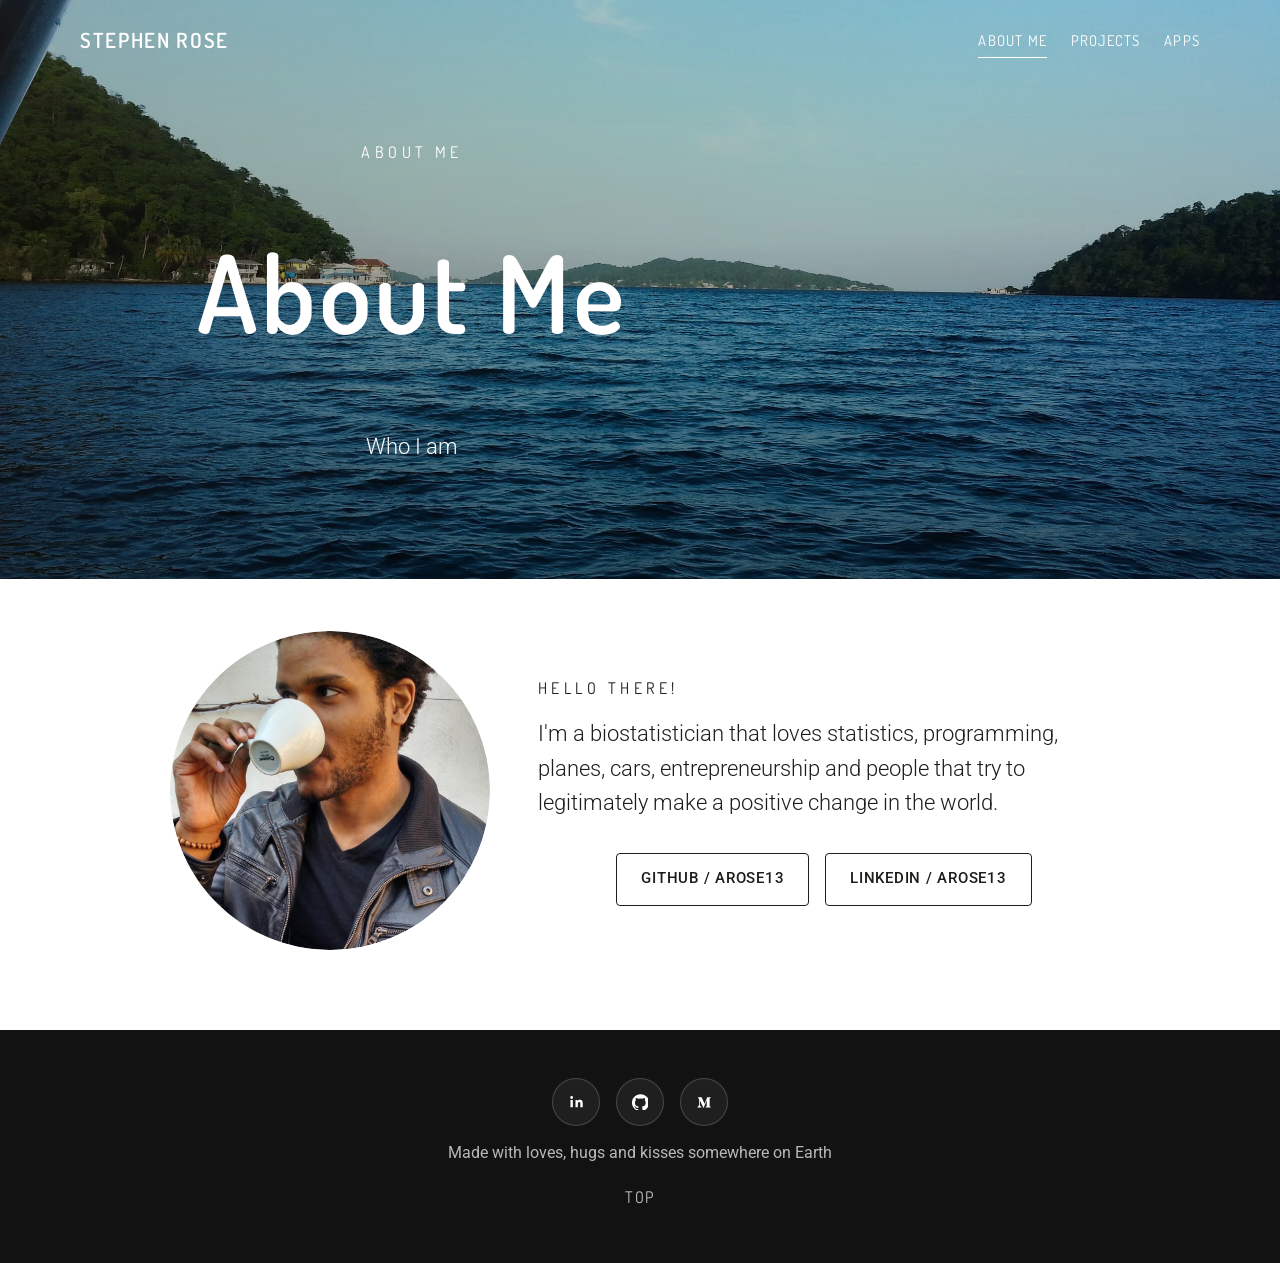
==== aboutme/index.html @ cd4ab947 "recreate personal site as static pages Mirror the existing Squarespace layout and self-host the asse" ====
<!DOCTYPE html>
<html lang="en">
<head>
  <meta charset="UTF-8">
  <meta name="viewport" content="width=device-width, initial-scale=1.0">
  <title>About Me - Stephen Rose</title>
  <meta name="description" content="Who I am - Stephen Rose.">
  <link rel="preconnect" href="https://fonts.googleapis.com">
  <link rel="preconnect" href="https://fonts.gstatic.com" crossorigin>
  <link href="https://fonts.googleapis.com/css2?family=Dosis:wght@400;500;600&family=Roboto:wght@300;400;500;700&display=swap" rel="stylesheet">
  <link rel="stylesheet" href="../assets/styles.css">
</head>
<body class="inner-page" id="top">
  <section class="page-hero" style="--hero-image: url('../assets/images/about-hero.jpg');">
    <header class="site-header">
      <a class="site-brand" href="../">Stephen Rose</a>
      <button class="menu-toggle" type="button" aria-expanded="false" aria-controls="site-nav">
        <span></span><span></span><span></span>
      </button>
      <nav class="site-nav" id="site-nav">
        <a class="is-active" href="../aboutme/">About Me</a>
        <a href="../projects/">Projects</a>
        <a href="../apps/">Apps</a>
      </nav>
    </header>

    <div class="hero-content hero-copy">
      <p class="hero-kicker">About Me</p>
      <h1>About Me</h1>
      <p class="hero-subtitle">Who I am</p>
    </div>
  </section>

  <main class="content-shell">
    <section class="about-panel">
      <div class="portrait-card">
        <img src="../circle-me.webp" alt="Portrait of Stephen Rose">
      </div>
      <div class="about-copy">
        <p class="section-kicker">Hello there!</p>
        <p class="lead-copy">I'm a biostatistician that loves statistics, programming, planes, cars, entrepreneurship and people that try to legitimately make a positive change in the world.</p>
        <div class="action-row">
          <a class="button button--dark" href="https://github.com/arose13" target="_blank" rel="noreferrer">GitHub / arose13</a>
          <a class="button button--dark" href="https://www.linkedin.com/in/arose13" target="_blank" rel="noreferrer">LinkedIn / arose13</a>
        </div>
      </div>
    </section>
  </main>

  <footer class="site-footer">
    <div class="social-list" aria-label="Footer social links">
      <a class="social-link social-link--dark" href="https://www.linkedin.com/in/arose13" target="_blank" rel="noreferrer" aria-label="LinkedIn">
        <svg viewBox="0 0 24 24" aria-hidden="true"><path d="M6.94 8.5V19H3.5V8.5h3.44ZM5.22 3A2.02 2.02 0 1 1 5.2 7.04 2.02 2.02 0 0 1 5.22 3Zm5.01 5.5H13.5v1.43h.05c.46-.87 1.6-1.79 3.3-1.79 3.53 0 4.18 2.32 4.18 5.34V19h-3.43v-4.86c0-1.16-.02-2.65-1.61-2.65-1.62 0-1.87 1.27-1.87 2.57V19h-3.43V8.5Z"/></svg>
      </a>
      <a class="social-link social-link--dark" href="https://github.com/arose13" target="_blank" rel="noreferrer" aria-label="GitHub">
        <svg viewBox="0 0 24 24" aria-hidden="true"><path d="M12 .5A12 12 0 0 0 8.2 23.9c.6.1.82-.26.82-.58v-2.03c-3.34.73-4.04-1.42-4.04-1.42-.55-1.37-1.33-1.74-1.33-1.74-1.08-.74.08-.72.08-.72 1.2.08 1.83 1.22 1.83 1.22 1.05 1.82 2.76 1.3 3.43.99.1-.77.41-1.3.74-1.6-2.67-.3-5.48-1.34-5.48-5.93 0-1.31.47-2.39 1.23-3.24-.12-.3-.53-1.53.12-3.18 0 0 1-.33 3.3 1.24a11.5 11.5 0 0 1 6 0c2.29-1.57 3.29-1.24 3.29-1.24.66 1.65.25 2.88.12 3.18.77.85 1.23 1.93 1.23 3.24 0 4.6-2.81 5.63-5.49 5.93.43.38.82 1.1.82 2.21v3.28c0 .32.21.7.83.58A12 12 0 0 0 12 .5Z"/></svg>
      </a>
      <a class="social-link social-link--dark" href="https://medium.com/@arose13" target="_blank" rel="noreferrer" aria-label="Medium">
        <svg viewBox="0 0 24 24" aria-hidden="true"><path d="M4.6 7.7a.7.7 0 0 0-.24-.58L2.6 5.01V4.75h5.46l4.22 9.26 3.7-9.26h5.2V5l-1.5 1.44a.45.45 0 0 0-.17.43v10.26a.45.45 0 0 0 .17.43L21.14 19v.25h-7.53V19l1.55-1.5c.15-.15.15-.2.15-.43V8.78l-4.3 10.72h-.58L5.42 8.78v6.97c-.04.31.06.62.28.84l2.02 2.45v.25H2v-.25l2.02-2.45c.22-.22.32-.54.27-.84V7.7Z"/></svg>
      </a>
    </div>
    <p>Made with loves, hugs and kisses somewhere on Earth</p>
    <a class="to-top" href="#top">Top</a>
  </footer>

  <script src="../assets/script.js"></script>
</body>
</html>
---- assets/styles.css ----
:root {
  --bg: #ffffff;
  --paper: #ffffff;
  --text: #1f1d1a;
  --muted: #5f5a54;
  --line: rgba(31, 29, 26, 0.12);
  --accent: #c79a54;
  --accent-deep: #8b6026;
  --footer: #121212;
  --shadow: 0 18px 44px rgba(28, 20, 10, 0.1);
}

* {
  box-sizing: border-box;
}

html {
  scroll-behavior: smooth;
}

body {
  margin: 0;
  background: var(--bg);
  color: var(--text);
  font-family: "Roboto", sans-serif;
  line-height: 1.6;
}

a {
  color: inherit;
  text-decoration: none;
}

img {
  display: block;
  max-width: 100%;
}

.hero-shell,
.page-hero {
  position: relative;
  background-image: var(--hero-image);
  background-position: center center;
  background-size: cover;
  color: #fff;
  isolation: isolate;
}

.hero-shell::before,
.page-hero::before {
  content: "";
  position: absolute;
  inset: 0;
  background:
    linear-gradient(180deg, rgba(4, 4, 4, 0.18) 0%, rgba(4, 4, 4, 0.52) 100%),
    linear-gradient(135deg, rgba(142, 93, 36, 0.18), transparent 55%);
  z-index: -1;
}

.home-hero {
  min-height: 100vh;
  display: grid;
  place-items: center;
  padding: 2rem;
}

.hero-content {
  width: min(100%, 760px);
  text-align: center;
}

.home-copy > *,
.hero-copy > *,
.about-panel,
.feature-card,
.app-card {
  animation: rise 0.8s ease both;
}

.home-copy > *:nth-child(2),
.hero-copy > *:nth-child(2) {
  animation-delay: 0.08s;
}

.home-copy > *:nth-child(3),
.hero-copy > *:nth-child(3) {
  animation-delay: 0.16s;
}

.home-copy > *:nth-child(4),
.hero-copy > *:nth-child(4) {
  animation-delay: 0.24s;
}

.home-copy > *:nth-child(5),
.hero-copy > *:nth-child(5) {
  animation-delay: 0.32s;
}

.hero-kicker,
.section-kicker {
  margin: 0;
  font-family: "Dosis", sans-serif;
  font-size: 1rem;
  letter-spacing: 0.28em;
  text-transform: uppercase;
}

.home-copy h1,
.hero-copy h1 {
  margin: 0.35rem 0 0;
  font-family: "Dosis", sans-serif;
  font-size: clamp(3.8rem, 10vw, 6.75rem);
  font-weight: 600;
  letter-spacing: 0.03em;
  line-height: 0.95;
}

.hero-subtitle,
.hero-note,
.lead-copy {
  margin: 1rem auto 0;
  max-width: 42rem;
  font-size: clamp(1.05rem, 2vw, 1.35rem);
  font-weight: 300;
}

.hero-note {
  font-size: 1rem;
  max-width: 32rem;
}

.cta-row,
.action-row,
.social-list {
  display: flex;
  flex-wrap: wrap;
  justify-content: center;
  gap: 1rem;
}

.cta-row,
.action-row {
  margin-top: 2rem;
}

.button {
  display: inline-flex;
  align-items: center;
  justify-content: center;
  min-height: 3rem;
  padding: 0.85rem 1.5rem;
  border: 1px solid currentColor;
  border-radius: 4px;
  font-size: 0.92rem;
  font-weight: 500;
  letter-spacing: 0.05em;
  text-transform: uppercase;
  transition: transform 180ms ease, background-color 180ms ease, color 180ms ease, border-color 180ms ease;
}

.button:hover,
.button:focus-visible,
.social-link:hover,
.social-link:focus-visible,
.site-nav a:hover,
.site-nav a:focus-visible,
.to-top:hover,
.to-top:focus-visible {
  transform: translateY(-2px);
}

.button--light {
  color: #fff;
  background: transparent;
}

.button--light:hover,
.button--light:focus-visible {
  background: #fff;
  color: #111;
}

.button--dark {
  color: var(--text);
  background: transparent;
}

.button--dark:hover,
.button--dark:focus-visible {
  background: var(--text);
  color: #fff;
}

.button--ghost {
  border-color: var(--line);
  color: var(--muted);
}

.button--ghost:hover,
.button--ghost:focus-visible {
  border-color: var(--accent-deep);
  color: var(--accent-deep);
}

.social-list {
  margin-top: 2rem;
}

.social-link {
  display: inline-flex;
  align-items: center;
  justify-content: center;
  width: 3rem;
  height: 3rem;
  border: 1px solid rgba(255, 255, 255, 0.55);
  border-radius: 999px;
  background: transparent;
  transition: transform 180ms ease, background-color 180ms ease, border-color 180ms ease, color 180ms ease;
}

.social-link svg {
  width: 1.05rem;
  height: 1.05rem;
  fill: currentColor;
}

.social-link--dark {
  color: #fff;
  border-color: rgba(255, 255, 255, 0.18);
  background: rgba(255, 255, 255, 0.06);
}

.page-hero {
  min-height: 58vh;
  padding: 1.5rem 2rem 5rem;
}

.site-header {
  position: relative;
  display: flex;
  align-items: center;
  justify-content: space-between;
  gap: 1.5rem;
  max-width: 1120px;
  margin: 0 auto;
}

.site-brand,
.site-nav a {
  font-family: "Dosis", sans-serif;
  letter-spacing: 0.08em;
  text-transform: uppercase;
}

.site-brand {
  font-size: 1.3rem;
  font-weight: 600;
}

.site-nav {
  display: flex;
  align-items: center;
  gap: 1.5rem;
}

.site-nav a {
  position: relative;
  font-size: 0.92rem;
}

.site-nav a::after {
  content: "";
  position: absolute;
  left: 0;
  right: 0;
  bottom: -0.35rem;
  height: 1px;
  background: currentColor;
  transform: scaleX(0);
  transform-origin: center;
  transition: transform 180ms ease;
}

.site-nav a.is-active::after,
.site-nav a:hover::after,
.site-nav a:focus-visible::after {
  transform: scaleX(1);
}

.menu-toggle {
  display: none;
  width: 3rem;
  height: 3rem;
  padding: 0;
  border: 1px solid rgba(255, 255, 255, 0.35);
  border-radius: 999px;
  background: rgba(255, 255, 255, 0.08);
  color: #fff;
}

.menu-toggle span {
  display: block;
  width: 1.1rem;
  height: 1px;
  margin: 0.26rem auto;
  background: currentColor;
}

.hero-copy {
  display: grid;
  place-items: center;
  min-height: calc(58vh - 5rem);
  padding-top: 3rem;
}

.content-shell {
  width: min(100% - 2rem, 940px);
  margin: 0 auto;
  padding: 3.25rem 0 5rem;
}

.content-shell--wide {
  width: min(100% - 2rem, 980px);
}

.about-panel,
.feature-card,
.app-card {
  border: 0;
  border-radius: 0;
  background: transparent;
  box-shadow: none;
}

.about-panel {
  display: grid;
  grid-template-columns: minmax(240px, 320px) 1fr;
  gap: 3rem;
  align-items: center;
  padding: 0;
}

.portrait-card {
  padding: 0;
  border-radius: 0;
  background: transparent;
}

.portrait-card img {
  width: 100%;
  border-radius: 50%;
}

.about-copy {
  color: var(--text);
}

.card-grid {
  display: grid;
  gap: 0;
}

.feature-card,
.app-card {
  padding: 2.5rem 0;
  border-top: 1px solid var(--line);
}

.card-grid > :first-child,
.app-list > :first-child {
  border-top: 0;
  padding-top: 0;
}

.feature-card h2,
.app-card h2 {
  margin: 0.4rem 0 0;
  font-family: "Dosis", sans-serif;
  font-size: clamp(1.8rem, 4vw, 2.5rem);
  line-height: 1.05;
}

.feature-card p,
.app-card p,
.site-footer p {
  margin: 0.9rem 0 0;
  color: var(--muted);
}

.feature-card--split,
.app-card {
  display: grid;
  grid-template-columns: auto 1fr;
  gap: 2rem;
  align-items: center;
}

.app-list {
  display: grid;
  gap: 0;
}

.feature-card--compact {
  align-items: start;
}

.feature-card--split .feature-body {
  max-width: 40rem;
}

.feature-card--split:first-child .feature-body {
  order: 1;
}

.feature-card--split:first-child .entry-image {
  order: 2;
}

.entry-image {
  display: block;
  width: 120px;
  height: 120px;
  object-fit: contain;
}

.entry-image--project {
  width: 160px;
  height: 160px;
}

.entry-image--app {
  width: 120px;
  height: 120px;
}

.action-row--left {
  justify-content: flex-start;
}

.app-note {
  font-style: italic;
}

.site-footer {
  padding: 3rem 1.5rem 3.25rem;
  text-align: center;
  color: #fff;
  background: var(--footer);
}

.site-footer p {
  color: rgba(255, 255, 255, 0.7);
}

.site-footer .social-list {
  margin-top: 0;
}

.to-top {
  display: inline-block;
  margin-top: 1.2rem;
  font-family: "Dosis", sans-serif;
  letter-spacing: 0.12em;
  text-transform: uppercase;
  color: rgba(255, 255, 255, 0.74);
}

@keyframes rise {
  from {
    opacity: 0;
    transform: translateY(18px);
  }
  to {
    opacity: 1;
    transform: translateY(0);
  }
}

@media (max-width: 820px) {
  .about-panel,
  .feature-card--split,
  .app-card {
    grid-template-columns: 1fr;
  }

  .portrait-card {
    max-width: 320px;
    margin: 0 auto;
  }

  .feature-card--split:first-child .feature-body,
  .feature-card--split:first-child .entry-image {
    order: initial;
  }

  .entry-image,
  .entry-image--project,
  .entry-image--app {
    margin: 0 auto;
  }

  .feature-card,
  .app-card,
  .about-panel {
    text-align: center;
  }

  .action-row--left {
    justify-content: center;
  }
}

@media (max-width: 760px) {
  .page-hero {
    padding: 1rem 1rem 4rem;
  }

  .content-shell,
  .content-shell--wide {
    width: min(100% - 1rem, 1120px);
    margin-top: 0;
    padding-top: 2.5rem;
  }

  .menu-toggle {
    display: inline-block;
    position: relative;
    z-index: 2;
  }

  .site-nav {
    position: absolute;
    top: 4.5rem;
    right: 1rem;
    flex-direction: column;
    align-items: flex-start;
    min-width: 12rem;
    padding: 1rem;
    border: 1px solid rgba(255, 255, 255, 0.18);
    border-radius: 1.2rem;
    background: rgba(20, 20, 20, 0.92);
    backdrop-filter: blur(10px);
    opacity: 0;
    pointer-events: none;
    transform: translateY(-10px);
    transition: opacity 180ms ease, transform 180ms ease;
  }

  body.nav-open .site-nav {
    opacity: 1;
    pointer-events: auto;
    transform: translateY(0);
  }

  .site-nav a::after {
    bottom: -0.2rem;
  }

  .home-hero {
    padding-inline: 1rem;
  }

  .home-copy h1,
  .hero-copy h1 {
    font-size: clamp(3rem, 16vw, 5rem);
  }

  .feature-card,
  .app-card {
    padding: 2rem 0;
  }
}
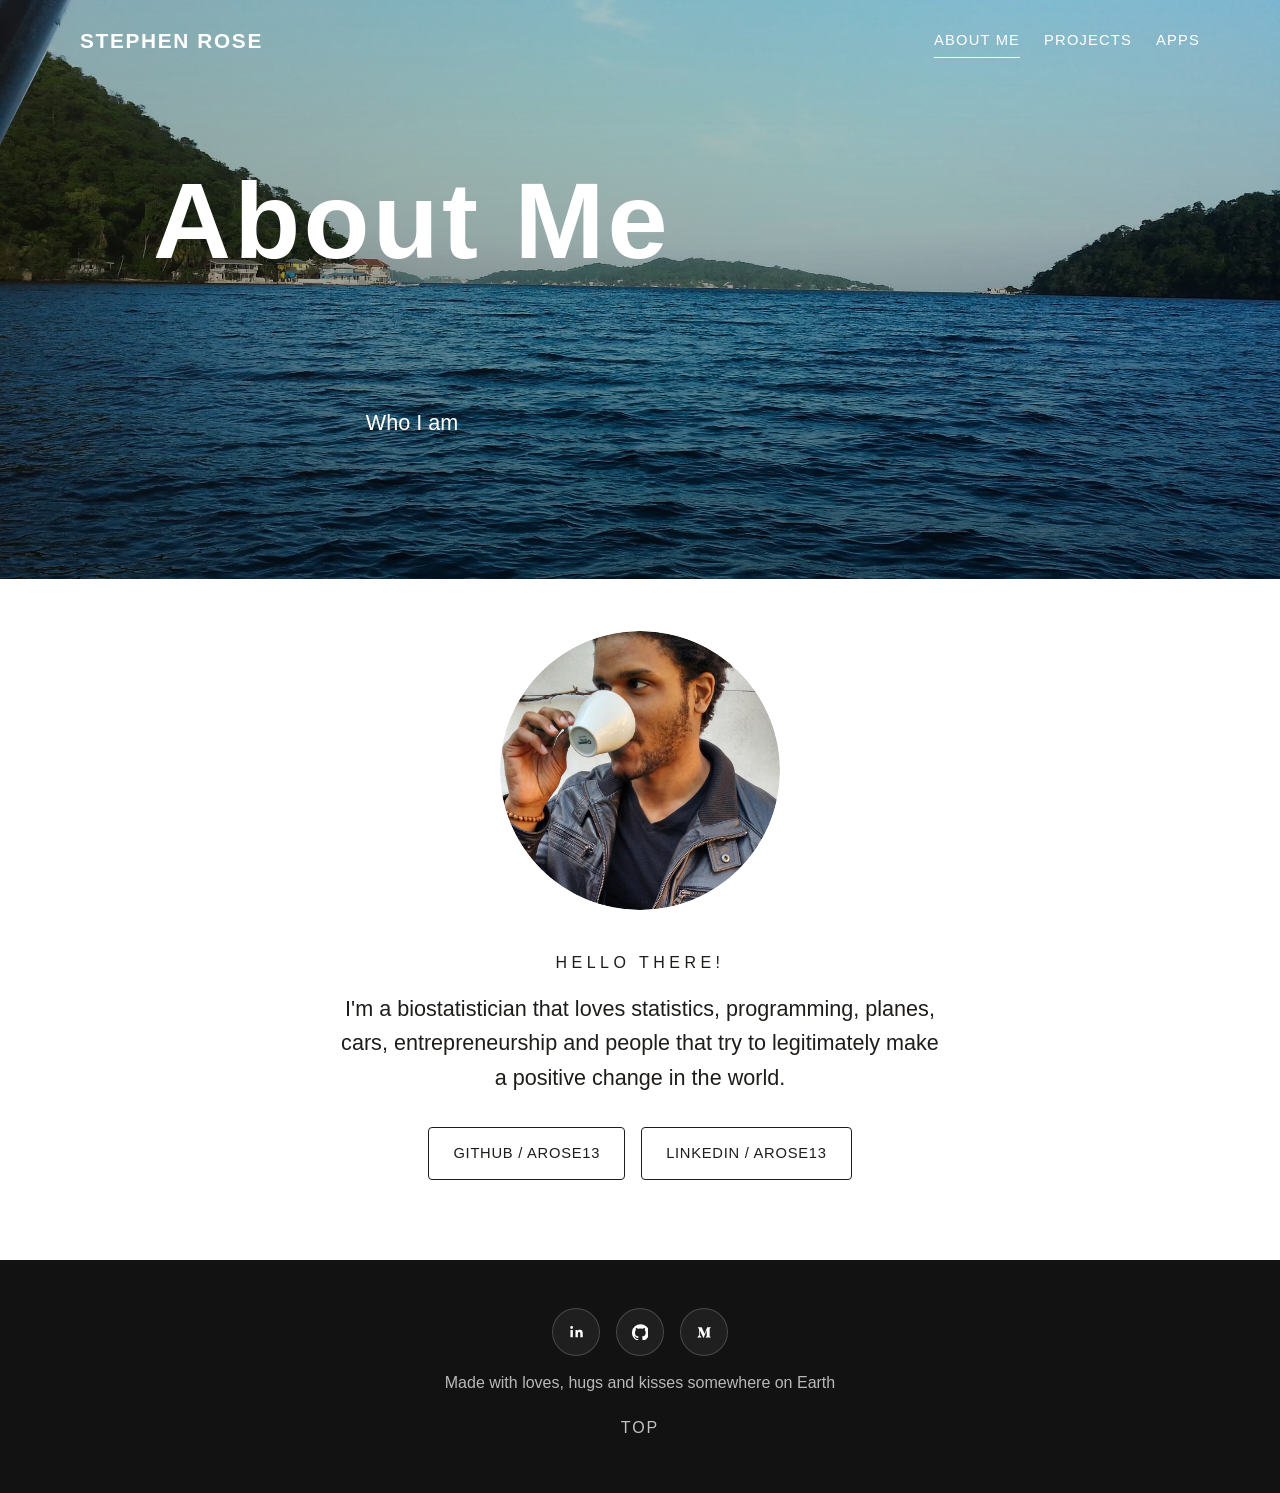
==== commit 391f2953: "refactor: remove unused font links and update styles for consistency" ====
--- a/aboutme/index.html
+++ b/aboutme/index.html
@@ -5,9 +5,6 @@
   <meta name="viewport" content="width=device-width, initial-scale=1.0">
   <title>About Me - Stephen Rose</title>
   <meta name="description" content="Who I am - Stephen Rose.">
-  <link rel="preconnect" href="https://fonts.googleapis.com">
-  <link rel="preconnect" href="https://fonts.gstatic.com" crossorigin>
-  <link href="https://fonts.googleapis.com/css2?family=Dosis:wght@400;500;600&family=Roboto:wght@300;400;500;700&display=swap" rel="stylesheet">
   <link rel="stylesheet" href="../assets/styles.css">
 </head>
 <body class="inner-page" id="top">
@@ -25,7 +22,6 @@
     </header>
 
     <div class="hero-content hero-copy">
-      <p class="hero-kicker">About Me</p>
       <h1>About Me</h1>
       <p class="hero-subtitle">Who I am</p>
     </div>
@@ -34,7 +30,7 @@
   <main class="content-shell">
     <section class="about-panel">
       <div class="portrait-card">
-        <img src="../circle-me.webp" alt="Portrait of Stephen Rose">
+        <img src="../assets/circle-me.webp" alt="Portrait of Stephen Rose">
       </div>
       <div class="about-copy">
         <p class="section-kicker">Hello there!</p>
--- a/assets/styles.css
+++ b/assets/styles.css
@@ -22,8 +22,12 @@
   margin: 0;
   background: var(--bg);
   color: var(--text);
-  font-family: "Roboto", sans-serif;
+  font-family: futura-pt, "Helvetica Neue", Arial, sans-serif;
   line-height: 1.6;
+}
+
+body.home-page {
+  background: #111217;
 }
 
 a {
@@ -59,14 +63,30 @@
 
 .home-hero {
   min-height: 100vh;
-  display: grid;
-  place-items: center;
-  padding: 2rem;
+  display: flex;
+  flex-direction: column;
+  align-items: center;
+  justify-content: space-between;
+  padding: 2.5rem 2rem 3rem;
+  background-color: #111217;
+}
+
+.home-hero::before {
+  background: linear-gradient(180deg, rgba(0, 0, 0, 0.2) 0%, rgba(0, 0, 0, 0.46) 100%);
 }
 
 .hero-content {
   width: min(100%, 760px);
   text-align: center;
+}
+
+.home-copy {
+  display: flex;
+  flex-direction: column;
+  align-items: center;
+  justify-content: center;
+  flex: 1;
+  gap: 0.8rem;
 }
 
 .home-copy > *,
@@ -100,16 +120,25 @@
 .hero-kicker,
 .section-kicker {
   margin: 0;
-  font-family: "Dosis", sans-serif;
+  font-family: futura-pt, "Helvetica Neue", Arial, sans-serif;
   font-size: 1rem;
   letter-spacing: 0.28em;
   text-transform: uppercase;
 }
 
+.home-brand {
+  margin: 0;
+  font-family: futura-pt, "Helvetica Neue", Arial, sans-serif;
+  font-size: clamp(1.1rem, 2.5vw, 1.4rem);
+  letter-spacing: 0.1em;
+  text-transform: uppercase;
+  animation: rise 0.8s ease both;
+}
+
 .home-copy h1,
 .hero-copy h1 {
   margin: 0.35rem 0 0;
-  font-family: "Dosis", sans-serif;
+  font-family: futura-pt, "Helvetica Neue", Arial, sans-serif;
   font-size: clamp(3.8rem, 10vw, 6.75rem);
   font-weight: 600;
   letter-spacing: 0.03em;
@@ -128,6 +157,12 @@
 .hero-note {
   font-size: 1rem;
   max-width: 32rem;
+}
+
+.home-copy .hero-subtitle {
+  max-width: 38rem;
+  margin-top: 0;
+  font-size: clamp(1.05rem, 2.2vw, 1.28rem);
 }
 
 .cta-row,
@@ -207,6 +242,36 @@
   margin-top: 2rem;
 }
 
+.home-copy .cta-row {
+  gap: 1em;
+  margin-top: 1.15rem;
+}
+
+.home-copy .button {
+  min-width: 10.25rem;
+  border-width: 2px;
+  border-radius: 0;
+  padding: 0.92rem 1.75rem;
+}
+
+.home-social {
+  margin-top: 0;
+  gap: 0.8rem;
+  animation: rise 0.8s ease both;
+  animation-delay: 0.32s;
+}
+
+.home-social .social-link {
+  width: 2.35rem;
+  height: 2.35rem;
+  border-color: rgba(255, 255, 255, 0.92);
+}
+
+.home-social .social-link svg {
+  width: 0.82rem;
+  height: 0.82rem;
+}
+
 .social-link {
   display: inline-flex;
   align-items: center;
@@ -248,7 +313,7 @@
 
 .site-brand,
 .site-nav a {
-  font-family: "Dosis", sans-serif;
+  font-family: futura-pt, "Helvetica Neue", Arial, sans-serif;
   letter-spacing: 0.08em;
   text-transform: uppercase;
 }
@@ -334,17 +399,19 @@
 }
 
 .about-panel {
-  display: grid;
-  grid-template-columns: minmax(240px, 320px) 1fr;
-  gap: 3rem;
-  align-items: center;
+  display: flex;
+  flex-direction: column;
+  align-items: center;
+  gap: 2.5rem;
   padding: 0;
+  text-align: center;
 }
 
 .portrait-card {
   padding: 0;
   border-radius: 0;
   background: transparent;
+  max-width: 280px;
 }
 
 .portrait-card img {
@@ -354,6 +421,7 @@
 
 .about-copy {
   color: var(--text);
+  max-width: 600px;
 }
 
 .card-grid {
@@ -376,7 +444,7 @@
 .feature-card h2,
 .app-card h2 {
   margin: 0.4rem 0 0;
-  font-family: "Dosis", sans-serif;
+  font-family: futura-pt, "Helvetica Neue", Arial, sans-serif;
   font-size: clamp(1.8rem, 4vw, 2.5rem);
   line-height: 1.05;
 }
@@ -460,7 +528,7 @@
 .to-top {
   display: inline-block;
   margin-top: 1.2rem;
-  font-family: "Dosis", sans-serif;
+  font-family: futura-pt, "Helvetica Neue", Arial, sans-serif;
   letter-spacing: 0.12em;
   text-transform: uppercase;
   color: rgba(255, 255, 255, 0.74);
@@ -478,15 +546,9 @@
 }
 
 @media (max-width: 820px) {
-  .about-panel,
   .feature-card--split,
   .app-card {
     grid-template-columns: 1fr;
-  }
-
-  .portrait-card {
-    max-width: 320px;
-    margin: 0 auto;
   }
 
   .feature-card--split:first-child .feature-body,
@@ -501,8 +563,7 @@
   }
 
   .feature-card,
-  .app-card,
-  .about-panel {
+  .app-card {
     text-align: center;
   }
 
@@ -558,7 +619,11 @@
   }
 
   .home-hero {
-    padding-inline: 1rem;
+    padding: 2rem 1rem 2.5rem;
+  }
+
+  .home-copy {
+    gap: 0.65rem;
   }
 
   .home-copy h1,
@@ -566,6 +631,15 @@
     font-size: clamp(3rem, 16vw, 5rem);
   }
 
+  .home-copy .cta-row,
+  .home-social {
+    gap: 15px;
+  }
+
+  .home-copy .button {
+    min-width: 9rem;
+  }
+
   .feature-card,
   .app-card {
     padding: 2rem 0;
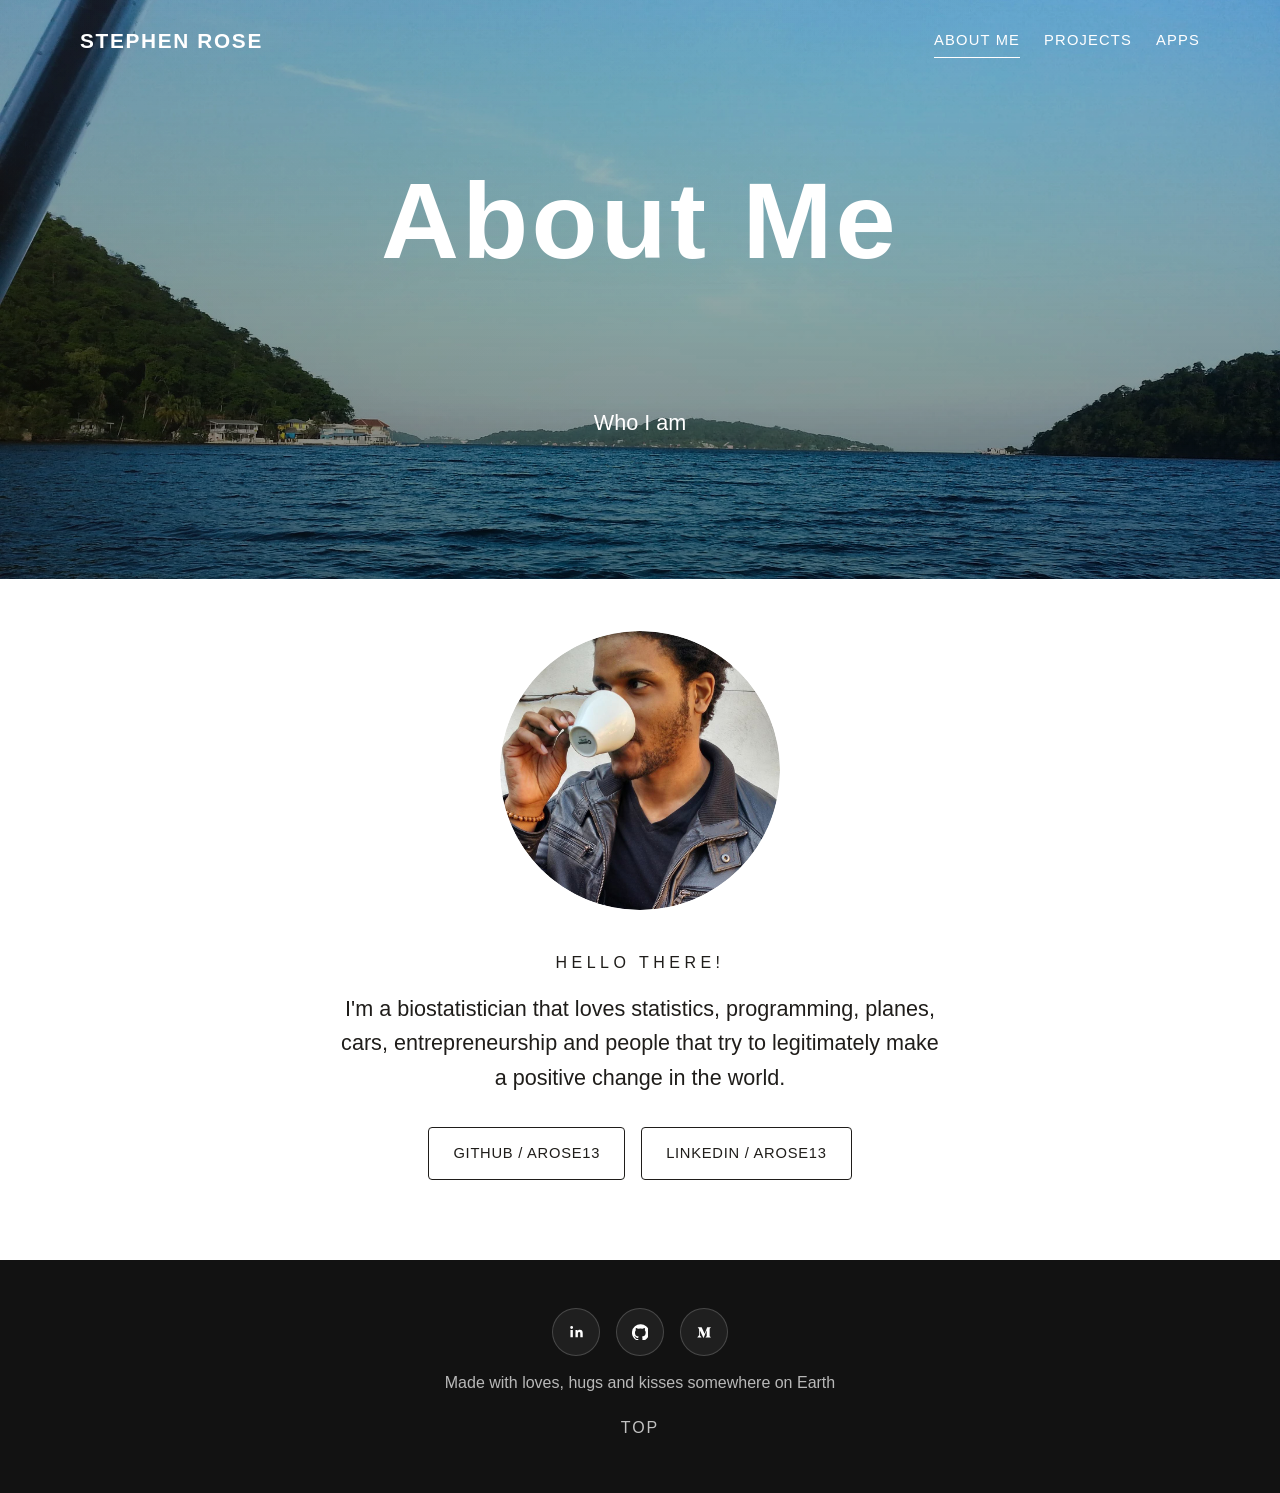
==== commit 3a8f4461: "feat: implement scroll reveal effect and enhance card animations" ====
--- a/aboutme/index.html
+++ b/aboutme/index.html
@@ -28,7 +28,7 @@
   </section>
 
   <main class="content-shell">
-    <section class="about-panel">
+    <section class="about-panel reveal">
       <div class="portrait-card">
         <img src="../assets/circle-me.webp" alt="Portrait of Stephen Rose">
       </div>
--- a/assets/styles.css
+++ b/assets/styles.css
@@ -46,6 +46,7 @@
   background-image: var(--hero-image);
   background-position: center center;
   background-size: cover;
+  background-attachment: fixed;
   color: #fff;
   isolation: isolate;
 }
@@ -77,6 +78,7 @@
 
 .hero-content {
   width: min(100%, 760px);
+  margin: 0 auto;
   text-align: center;
 }
 
@@ -90,10 +92,7 @@
 }
 
 .home-copy > *,
-.hero-copy > *,
-.about-panel,
-.feature-card,
-.app-card {
+.hero-copy > * {
   animation: rise 0.8s ease both;
 }
 
@@ -534,6 +533,21 @@
   color: rgba(255, 255, 255, 0.74);
 }
 
+.reveal {
+  opacity: 0;
+  transform: translateY(30px);
+  transition: opacity 0.7s ease, transform 0.7s ease;
+}
+
+.reveal.is-visible {
+  opacity: 1;
+  transform: translateY(0);
+}
+
+.reveal:nth-child(2) { transition-delay: 0.1s; }
+.reveal:nth-child(3) { transition-delay: 0.15s; }
+.reveal:nth-child(4) { transition-delay: 0.2s; }
+
 @keyframes rise {
   from {
     opacity: 0;
@@ -542,6 +556,13 @@
   to {
     opacity: 1;
     transform: translateY(0);
+  }
+}
+
+@media (hover: none) {
+  .hero-shell,
+  .page-hero {
+    background-attachment: scroll;
   }
 }
 
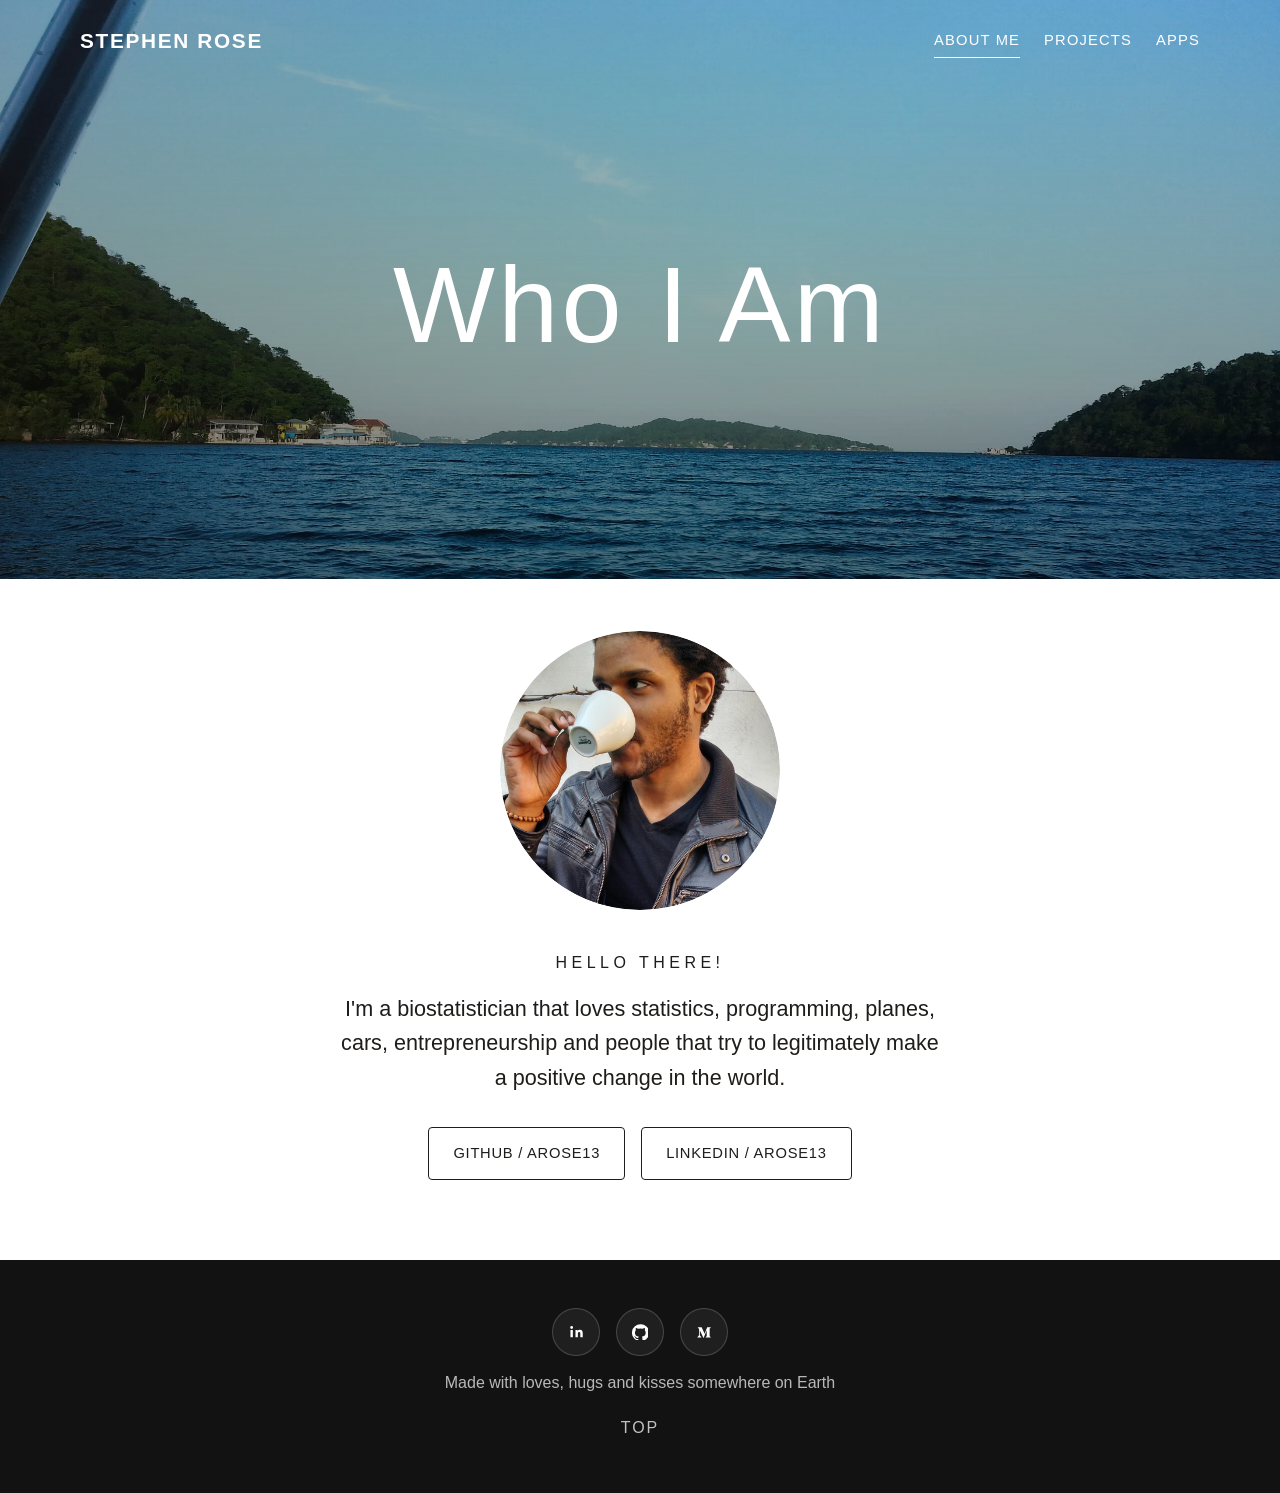
==== commit a8749483: "refactor: update hero section headings for consistency and clarity" ====
--- a/aboutme/index.html
+++ b/aboutme/index.html
@@ -22,8 +22,7 @@
     </header>
 
     <div class="hero-content hero-copy">
-      <h1>About Me</h1>
-      <p class="hero-subtitle">Who I am</p>
+      <h1>Who I Am</h1>
     </div>
   </section>
 
--- a/assets/styles.css
+++ b/assets/styles.css
@@ -142,6 +142,10 @@
   font-weight: 600;
   letter-spacing: 0.03em;
   line-height: 0.95;
+}
+
+.hero-copy h1 {
+  font-weight: 200;
 }
 
 .hero-subtitle,
